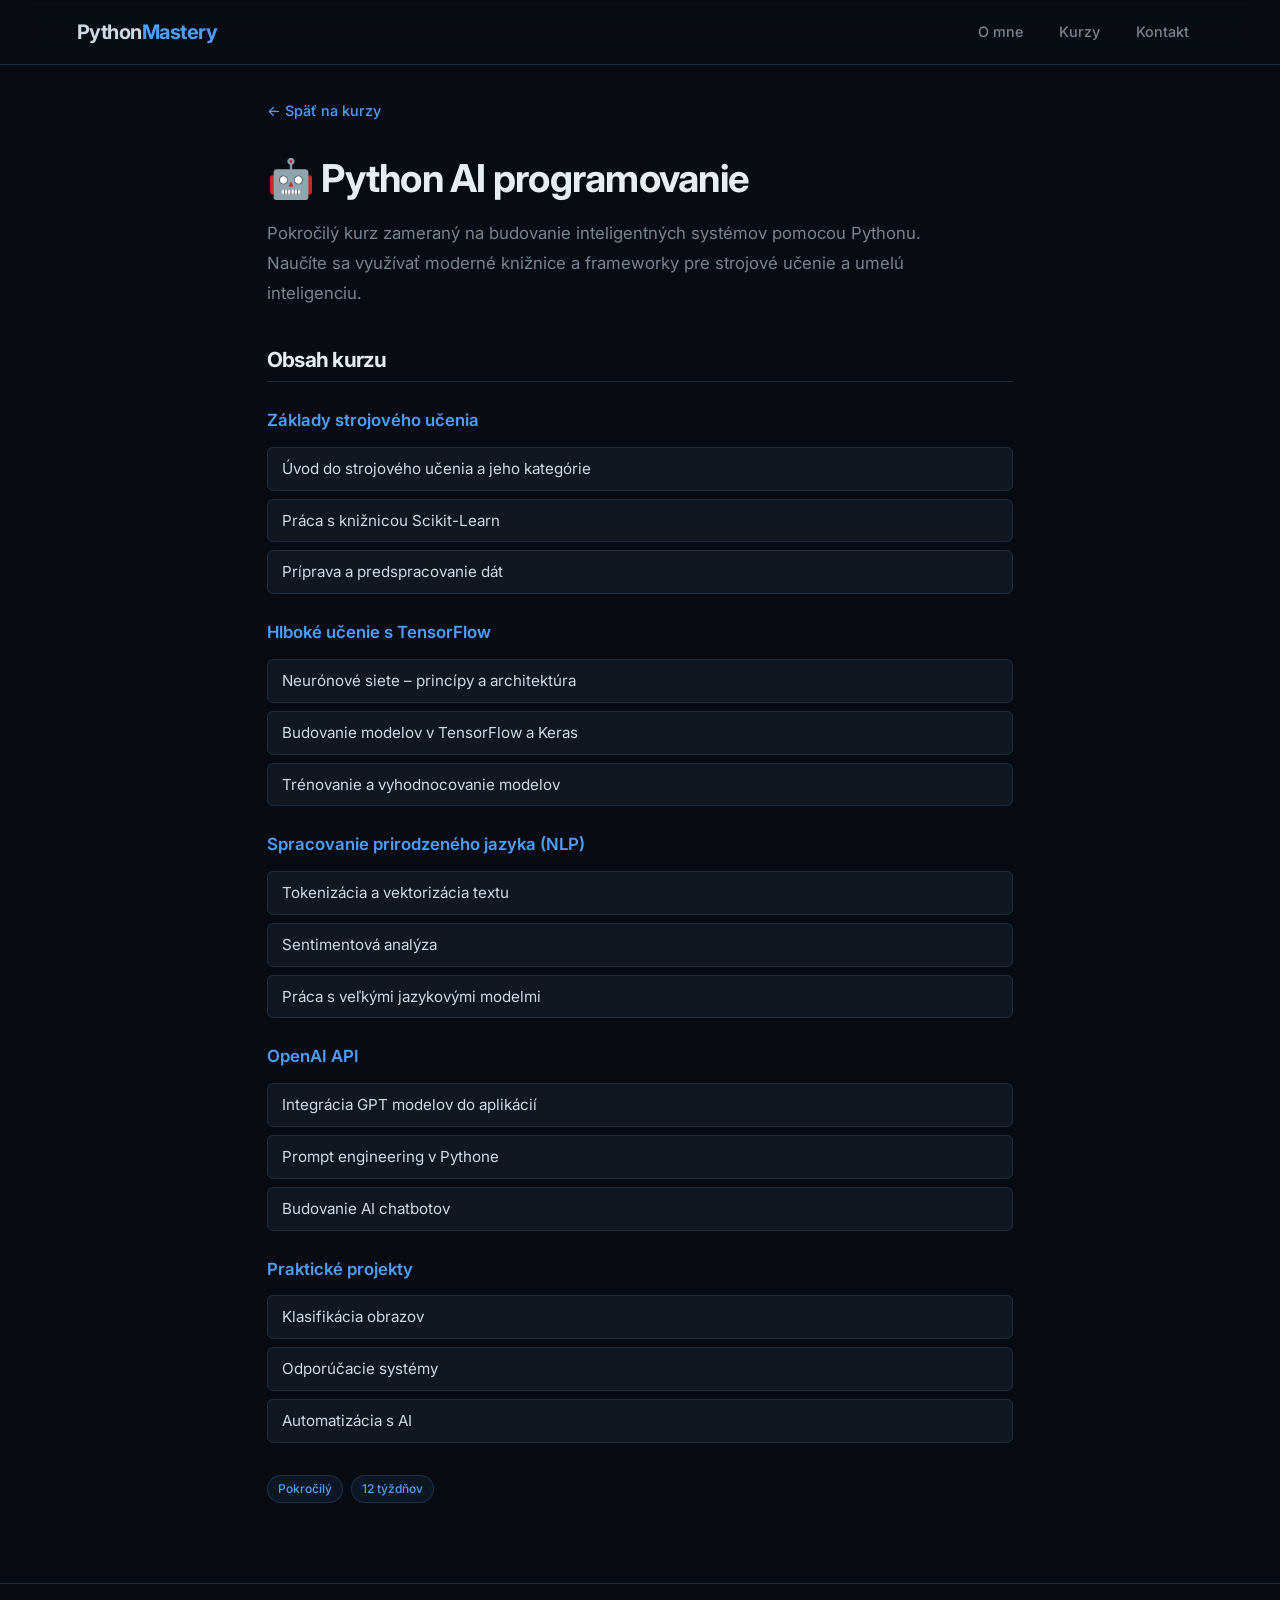
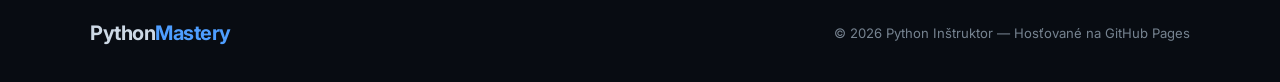
==== python-ai-programovanie.html @ 7abe3366 "Translate website to Slovak, add profile photo, update courses with detail pages Co-authored-by: jan" ====
<!DOCTYPE html>
<html lang="sk">
<head>
    <meta charset="UTF-8">
    <meta name="viewport" content="width=device-width, initial-scale=1.0">
    <title>Python AI programovanie | PythonMastery</title>
    <link rel="preconnect" href="https://fonts.googleapis.com">
    <link rel="preconnect" href="https://fonts.gstatic.com" crossorigin>
    <link href="https://fonts.googleapis.com/css2?family=Inter:wght@300;400;500;600;700&family=Fira+Code:wght@400;500&display=swap" rel="stylesheet">
    <link rel="stylesheet" href="style.css">
</head>
<body>

    <header>
        <nav>
            <div class="logo">Python<span>Mastery</span></div>
            <ul>
                <li><a href="index.html#about">O mne</a></li>
                <li><a href="index.html#courses">Kurzy</a></li>
                <li><a href="index.html#contact">Kontakt</a></li>
            </ul>
        </nav>
    </header>

    <section class="course-detail">
        <div class="section-inner">
            <a href="index.html#courses" class="back-link">&larr; Späť na kurzy</a>
            <h1>&#129302; Python AI programovanie</h1>
            <p class="course-intro">Pokročilý kurz zameraný na budovanie inteligentných systémov pomocou Pythonu. Naučíte sa využívať moderné knižnice a frameworky pre strojové učenie a umelú inteligenciu.</p>

            <div class="syllabus-section">
                <h2>Obsah kurzu</h2>

                <h3>Základy strojového učenia</h3>
                <ul class="syllabus-list">
                    <li>Úvod do strojového učenia a jeho kategórie</li>
                    <li>Práca s knižnicou Scikit-Learn</li>
                    <li>Príprava a predspracovanie dát</li>
                </ul>

                <h3>Hlboké učenie s TensorFlow</h3>
                <ul class="syllabus-list">
                    <li>Neurónové siete – princípy a architektúra</li>
                    <li>Budovanie modelov v TensorFlow a Keras</li>
                    <li>Trénovanie a vyhodnocovanie modelov</li>
                </ul>

                <h3>Spracovanie prirodzeného jazyka (NLP)</h3>
                <ul class="syllabus-list">
                    <li>Tokenizácia a vektorizácia textu</li>
                    <li>Sentimentová analýza</li>
                    <li>Práca s veľkými jazykovými modelmi</li>
                </ul>

                <h3>OpenAI API</h3>
                <ul class="syllabus-list">
                    <li>Integrácia GPT modelov do aplikácií</li>
                    <li>Prompt engineering v Pythone</li>
                    <li>Budovanie AI chatbotov</li>
                </ul>

                <h3>Praktické projekty</h3>
                <ul class="syllabus-list">
                    <li>Klasifikácia obrazov</li>
                    <li>Odporúčacie systémy</li>
                    <li>Automatizácia s AI</li>
                </ul>
            </div>

            <div class="course-meta" style="margin-top: 2rem;">
                <span class="tag">Pokročilý</span>
                <span class="tag">12 týždňov</span>
            </div>
        </div>
    </section>

    <footer>
        <div class="footer-inner">
            <div class="logo">Python<span>Mastery</span></div>
            <p>&copy; 2026 Python Inštruktor &mdash; Hosťované na GitHub Pages</p>
        </div>
    </footer>

</body>
</html>
---- style.css ----
/* =====================================================
   CSS Custom Properties – Dark Theme
   ===================================================== */
:root {
    --bg:          #080c12;
    --surface:     #0d1117;
    --card:        #111720;
    --card-hover:  #161e2b;
    --border:      #1e2d3d;
    --border-glow: #2a4a6e;
    --text:        #cdd9e5;
    --text-muted:  #768390;
    --blue:        #4e9eff;
    --blue-dim:    #1a3a5c;
    --green:       #3fb950;
    --gold:        #e3b341;
    --gradient:    linear-gradient(135deg, #4e9eff 0%, #a371f7 100%);
    --glow:        0 0 40px rgba(78, 158, 255, 0.15);
    --radius:      12px;
    --radius-sm:   6px;
    --transition:  0.25s ease;
    --font-xs:     0.78rem;
    --font-mono:   'Fira Code', 'Cascadia Code', monospace;
}

/* =====================================================
   Reset & Base
   ===================================================== */
*, *::before, *::after { box-sizing: border-box; margin: 0; padding: 0; }

html { scroll-behavior: smooth; }

body {
    font-family: 'Inter', system-ui, -apple-system, sans-serif;
    background-color: var(--bg);
    color: var(--text);
    line-height: 1.7;
    -webkit-font-smoothing: antialiased;
}

/* =====================================================
   Navigation
   ===================================================== */
header {
    position: sticky;
    top: 0;
    z-index: 100;
    padding: 0 6%;
    background: rgba(8, 12, 18, 0.75);
    backdrop-filter: blur(16px);
    -webkit-backdrop-filter: blur(16px);
    border-bottom: 1px solid var(--border);
}

nav {
    display: flex;
    justify-content: space-between;
    align-items: center;
    height: 64px;
}

.logo {
    font-size: 1.25rem;
    font-weight: 700;
    letter-spacing: -0.5px;
    color: var(--text);
}
.logo span { color: var(--blue); }

nav ul { list-style: none; display: flex; gap: 8px; }

nav ul li a {
    display: inline-block;
    padding: 6px 14px;
    color: var(--text-muted);
    text-decoration: none;
    font-size: 0.9rem;
    font-weight: 500;
    border-radius: var(--radius-sm);
    transition: color var(--transition), background var(--transition);
}
nav ul li a:hover {
    color: var(--text);
    background: rgba(78, 158, 255, 0.08);
}

/* =====================================================
   Hero Section
   ===================================================== */
#hero {
    min-height: 92vh;
    display: grid;
    grid-template-columns: 1fr 1fr;
    gap: 3rem;
    align-items: center;
    padding: 5rem 6%;
    position: relative;
    overflow: hidden;
}

/* Radial background glow */
#hero::before {
    content: '';
    position: absolute;
    top: -20%;
    left: -10%;
    width: 60%;
    height: 80%;
    background: radial-gradient(ellipse, rgba(78, 158, 255, 0.08) 0%, transparent 70%);
    pointer-events: none;
}
#hero::after {
    content: '';
    position: absolute;
    bottom: -20%;
    right: -10%;
    width: 50%;
    height: 70%;
    background: radial-gradient(ellipse, rgba(163, 113, 247, 0.07) 0%, transparent 70%);
    pointer-events: none;
}

.hero-content { position: relative; z-index: 1; }

.hero-badge {
    display: inline-block;
    padding: 5px 14px;
    background: rgba(78, 158, 255, 0.1);
    border: 1px solid rgba(78, 158, 255, 0.25);
    border-radius: 999px;
    font-size: 0.8rem;
    font-weight: 500;
    color: var(--blue);
    margin-bottom: 1.5rem;
    letter-spacing: 0.3px;
}

.hero-content h1 {
    font-size: clamp(2.5rem, 5vw, 3.75rem);
    font-weight: 700;
    letter-spacing: -1.5px;
    line-height: 1.1;
    color: #e6edf3;
    margin-bottom: 1.25rem;
}

.gradient-text {
    background: var(--gradient);
    -webkit-background-clip: text;
    -webkit-text-fill-color: transparent;
    background-clip: text;
}

.hero-content p {
    font-size: 1.1rem;
    color: var(--text-muted);
    margin-bottom: 2rem;
    max-width: 480px;
    line-height: 1.8;
}

.hero-cta { display: flex; gap: 12px; flex-wrap: wrap; }

/* =====================================================
   Buttons
   ===================================================== */
.btn {
    display: inline-block;
    padding: 11px 24px;
    border-radius: var(--radius-sm);
    font-size: 0.9rem;
    font-weight: 600;
    text-decoration: none;
    transition: transform var(--transition), box-shadow var(--transition), background var(--transition);
    cursor: pointer;
    border: none;
    font-family: inherit;
}

.btn-primary {
    background: var(--blue);
    color: #080c12;
    box-shadow: 0 0 20px rgba(78, 158, 255, 0.25);
}
.btn-primary:hover {
    background: #6daaff;
    box-shadow: 0 0 28px rgba(78, 158, 255, 0.45);
    transform: translateY(-2px);
}

.btn-ghost {
    background: transparent;
    color: var(--text);
    border: 1px solid var(--border);
}
.btn-ghost:hover {
    border-color: var(--blue);
    color: var(--blue);
    transform: translateY(-2px);
}

/* =====================================================
   Code Window (Hero)
   ===================================================== */
.hero-code { position: relative; z-index: 1; }

.code-window {
    background: #0d1117;
    border: 1px solid var(--border);
    border-radius: var(--radius);
    overflow: hidden;
    box-shadow: var(--glow), 0 32px 64px rgba(0, 0, 0, 0.6);
}

.code-window-bar {
    display: flex;
    align-items: center;
    gap: 7px;
    padding: 12px 16px;
    background: #161b22;
    border-bottom: 1px solid var(--border);
}

.dot {
    width: 12px;
    height: 12px;
    border-radius: 50%;
}
.dot.red    { background: #ff5f57; }
.dot.yellow { background: #ffbd2e; }
.dot.green  { background: #28ca41; }

.code-window-title {
    margin-left: 8px;
    font-size: var(--font-xs);
    color: var(--text-muted);
    font-family: var(--font-mono);
}

.code-window pre {
    padding: 1.5rem;
    font-family: var(--font-mono);
    font-size: 0.88rem;
    line-height: 1.85;
    overflow-x: auto;
    tab-size: 4;
}

/* Syntax highlighting */
.kw  { color: #ff7b72; }
.mod { color: #79c0ff; }
.fn  { color: #d2a8ff; }
.str { color: #a5d6ff; }
.num { color: #f2cc60; }
.op  { color: var(--text-muted); }

/* =====================================================
   Shared Section Styles
   ===================================================== */
section { padding: 5rem 0; }

.section-inner {
    max-width: 1100px;
    margin: 0 auto;
    padding: 0 6%;
}

.section-label {
    display: inline-block;
    font-size: 0.75rem;
    font-weight: 600;
    letter-spacing: 1.5px;
    text-transform: uppercase;
    color: var(--blue);
    margin-bottom: 0.75rem;
}

section h2 {
    font-size: clamp(1.75rem, 3vw, 2.5rem);
    font-weight: 700;
    letter-spacing: -0.75px;
    color: #e6edf3;
    margin-bottom: 2.5rem;
    line-height: 1.2;
}

/* =====================================================
   About Section
   ===================================================== */
#about { background: var(--surface); }

.about-grid {
    display: grid;
    grid-template-columns: auto 1fr;
    gap: 3rem;
    align-items: start;
}

.about-photo {
    width: 220px;
    flex-shrink: 0;
}

.about-photo img {
    width: 100%;
    border-radius: var(--radius);
    border: 2px solid var(--border);
    box-shadow: 0 8px 32px rgba(0, 0, 0, 0.4);
}

.stats-grid-standalone {
    margin-top: 2.5rem;
}

.about-text p {
    color: var(--text-muted);
    margin-bottom: 1.25rem;
    line-height: 1.8;
}

.feature-list {
    list-style: none;
    display: flex;
    flex-direction: column;
    gap: 10px;
    margin-top: 1.5rem;
}
.feature-list li {
    color: var(--text);
    font-size: 0.95rem;
}
.feature-list li span { color: var(--green); font-weight: 700; }

.stats-grid {
    display: grid;
    grid-template-columns: 1fr 1fr;
    gap: 1rem;
}

.stat-card {
    background: var(--card);
    border: 1px solid var(--border);
    border-radius: var(--radius);
    padding: 1.5rem;
    text-align: center;
    transition: border-color var(--transition), transform var(--transition);
}
.stat-card:hover {
    border-color: var(--border-glow);
    transform: translateY(-3px);
}

.stat-number {
    font-size: 2rem;
    font-weight: 700;
    color: var(--blue);
    line-height: 1;
    margin-bottom: 0.4rem;
}
.stat-label {
    font-size: 0.8rem;
    color: var(--text-muted);
    font-weight: 500;
    text-transform: uppercase;
    letter-spacing: 0.5px;
}

/* =====================================================
   Courses Section
   ===================================================== */
#courses { background: var(--bg); }

.course-grid {
    display: grid;
    grid-template-columns: repeat(auto-fit, minmax(240px, 1fr));
    gap: 1.25rem;
}

a.course-card {
    text-decoration: none;
    color: inherit;
    display: block;
}

.course-card {
    position: relative;
    background: var(--card);
    border: 1px solid var(--border);
    border-radius: var(--radius);
    padding: 1.75rem;
    transition: border-color var(--transition), background var(--transition), transform var(--transition), box-shadow var(--transition);
}
.course-card:hover {
    background: var(--card-hover);
    border-color: var(--border-glow);
    transform: translateY(-6px);
    box-shadow: 0 16px 40px rgba(0, 0, 0, 0.4), var(--glow);
}

.course-card.featured {
    border-color: rgba(78, 158, 255, 0.35);
    background: linear-gradient(145deg, #111720, #0f1d2e);
}
.course-card.featured:hover {
    border-color: var(--blue);
    box-shadow: 0 16px 40px rgba(0, 0, 0, 0.4), 0 0 30px rgba(78, 158, 255, 0.2);
}

.featured-badge {
    position: absolute;
    top: -1px;
    right: 20px;
    background: var(--gradient);
    color: #080c12;
    font-size: 0.7rem;
    font-weight: 700;
    letter-spacing: 0.5px;
    text-transform: uppercase;
    padding: 3px 12px;
    border-radius: 0 0 8px 8px;
}

.course-icon {
    font-size: 2rem;
    margin-bottom: 1rem;
    display: block;
}

.course-card h3 {
    font-size: 1.1rem;
    font-weight: 700;
    color: #e6edf3;
    margin-bottom: 0.6rem;
    letter-spacing: -0.25px;
}

.course-card p {
    font-size: 0.9rem;
    color: var(--text-muted);
    line-height: 1.7;
    margin-bottom: 1.25rem;
}

.course-meta {
    display: flex;
    gap: 8px;
    flex-wrap: wrap;
}

.tag {
    padding: 3px 10px;
    background: rgba(78, 158, 255, 0.08);
    border: 1px solid rgba(78, 158, 255, 0.18);
    border-radius: 999px;
    font-size: 0.75rem;
    font-weight: 500;
    color: var(--blue);
}

/* =====================================================
   Contact Section
   ===================================================== */
#contact { background: var(--surface); }

.contact-inner { text-align: center; }

.contact-sub {
    color: var(--text-muted);
    font-size: 1rem;
    max-width: 500px;
    margin: -1.5rem auto 2.5rem;
    line-height: 1.8;
}

.contact-form {
    max-width: 600px;
    margin: 0 auto;
    display: flex;
    flex-direction: column;
    gap: 1rem;
    text-align: left;
}

.form-row {
    display: grid;
    grid-template-columns: 1fr 1fr;
    gap: 1rem;
}

.contact-form input,
.contact-form textarea {
    width: 100%;
    background: var(--card);
    border: 1px solid var(--border);
    border-radius: var(--radius-sm);
    padding: 12px 16px;
    color: var(--text);
    font-family: inherit;
    font-size: 0.9rem;
    transition: border-color var(--transition), box-shadow var(--transition);
    resize: vertical;
}
.contact-form input::placeholder,
.contact-form textarea::placeholder {
    color: var(--text-muted);
}
.contact-form input:focus,
.contact-form textarea:focus {
    outline: none;
    border-color: var(--blue);
    box-shadow: 0 0 0 3px rgba(78, 158, 255, 0.12);
}

.contact-form .btn-primary { align-self: flex-start; }

/* =====================================================
   Footer
   ===================================================== */
footer {
    border-top: 1px solid var(--border);
    padding: 2rem 6%;
    background: var(--bg);
}

.footer-inner {
    max-width: 1100px;
    margin: 0 auto;
    display: flex;
    justify-content: space-between;
    align-items: center;
    flex-wrap: wrap;
    gap: 0.5rem;
}

footer p {
    font-size: 0.82rem;
    color: var(--text-muted);
}

/* =====================================================
   Course Detail Page
   ===================================================== */
.course-detail {
    padding: 2rem 0 5rem;
}

.course-detail .section-inner {
    max-width: 900px;
}

.course-detail .back-link {
    display: inline-flex;
    align-items: center;
    gap: 6px;
    color: var(--blue);
    text-decoration: none;
    font-size: 0.9rem;
    font-weight: 500;
    margin-bottom: 2rem;
    transition: color var(--transition);
}
.course-detail .back-link:hover { color: #6daaff; }

.course-detail h1 {
    font-size: clamp(1.75rem, 3vw, 2.5rem);
    font-weight: 700;
    letter-spacing: -0.75px;
    color: #e6edf3;
    margin-bottom: 1rem;
    line-height: 1.2;
}

.course-detail .course-intro {
    color: var(--text-muted);
    font-size: 1.05rem;
    line-height: 1.8;
    margin-bottom: 2.5rem;
    max-width: 700px;
}

.syllabus-section {
    margin-bottom: 2rem;
}

.syllabus-section h2 {
    font-size: 1.3rem;
    font-weight: 700;
    color: #e6edf3;
    margin-bottom: 1rem;
    padding-bottom: 0.5rem;
    border-bottom: 1px solid var(--border);
}

.syllabus-section h3 {
    font-size: 1.05rem;
    font-weight: 600;
    color: var(--blue);
    margin-top: 1.5rem;
    margin-bottom: 0.75rem;
}

.syllabus-list {
    list-style: none;
    display: flex;
    flex-direction: column;
    gap: 8px;
    padding-left: 0;
}

.syllabus-list li {
    color: var(--text);
    font-size: 0.95rem;
    padding: 8px 14px;
    background: var(--card);
    border: 1px solid var(--border);
    border-radius: var(--radius-sm);
    transition: border-color var(--transition), background var(--transition);
}
.syllabus-list li:hover {
    border-color: var(--border-glow);
    background: var(--card-hover);
}

/* =====================================================
   Responsive Design
   ===================================================== */
@media (max-width: 900px) {
    #hero {
        grid-template-columns: 1fr;
        text-align: center;
        padding-top: 4rem;
    }
    .hero-cta { justify-content: center; }
    .hero-content p { margin-left: auto; margin-right: auto; }
    .hero-code { display: none; }
    .about-grid { grid-template-columns: 1fr; }
    .about-photo { width: 180px; margin: 0 auto 1.5rem; }
    .stats-grid { grid-template-columns: repeat(4, 1fr); }
}

@media (max-width: 600px) {
    header { padding: 0 4%; }
    .section-inner { padding: 0 4%; }
    #hero { padding: 3rem 4%; }
    nav ul { gap: 2px; }
    nav ul li a { padding: 6px 10px; font-size: 0.82rem; }
    .form-row { grid-template-columns: 1fr; }
    .stats-grid { grid-template-columns: 1fr 1fr; }
    .footer-inner { flex-direction: column; text-align: center; }
}
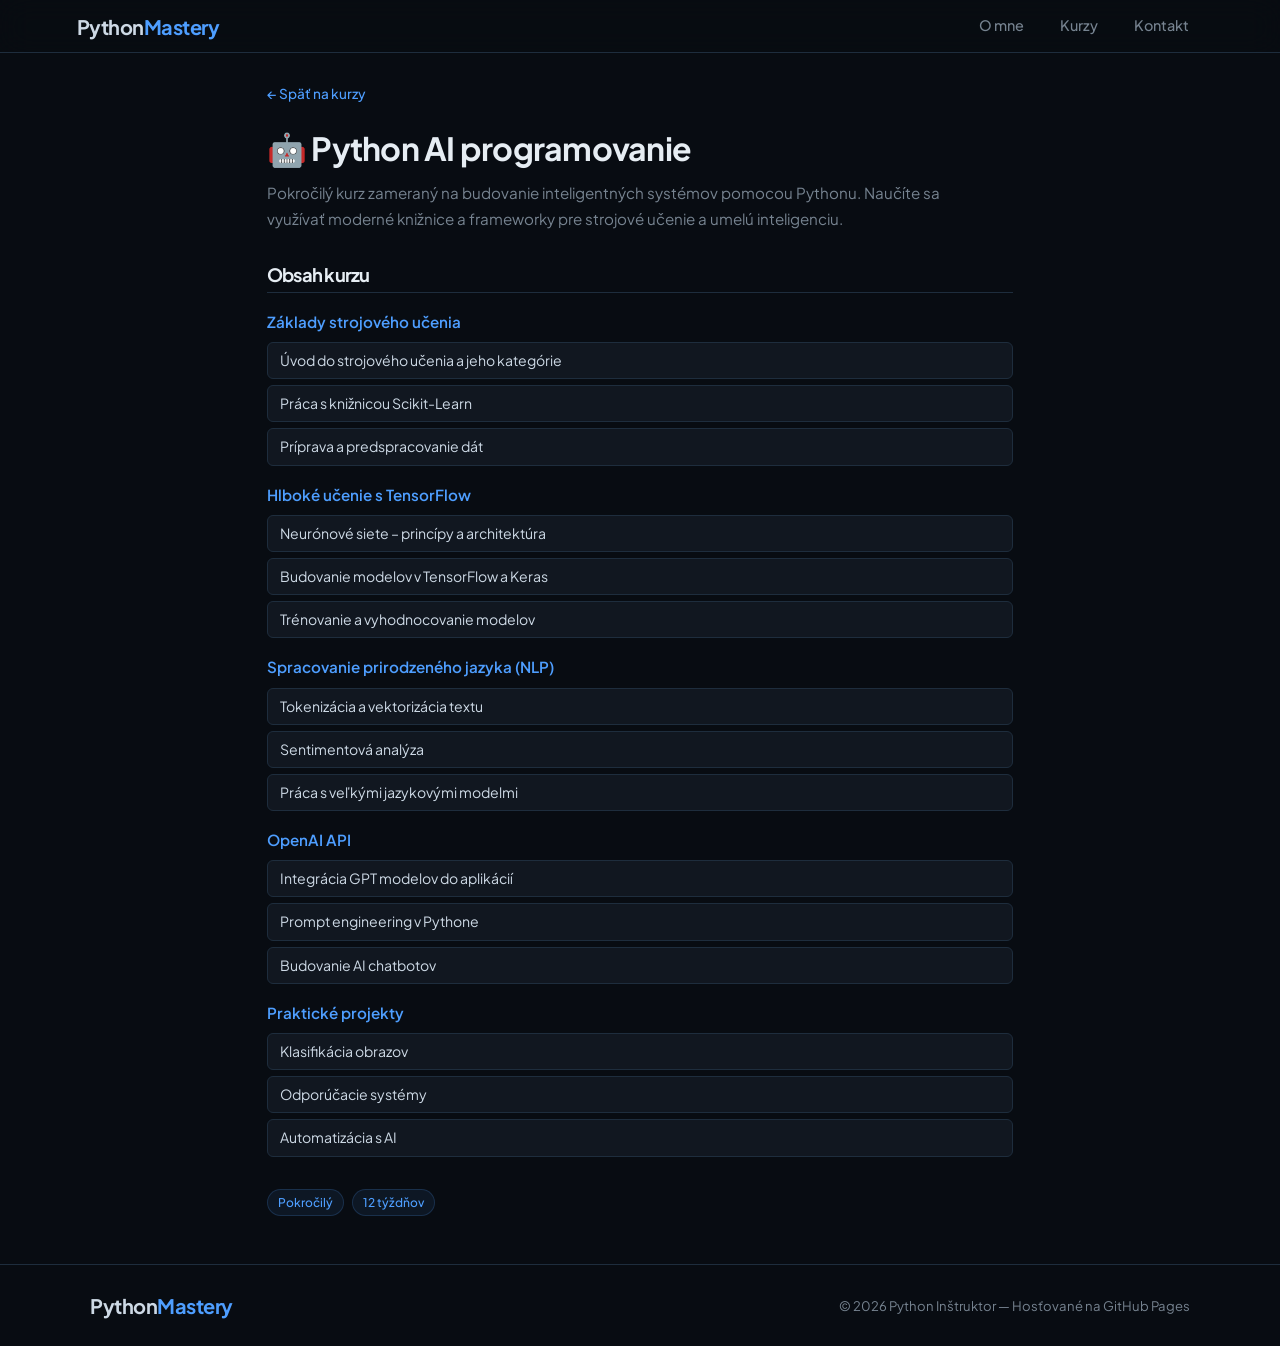
==== commit fcc1e988: "Update font and contact details across multiple pages for improved design and accessibility" ====
--- a/python-ai-programovanie.html
+++ b/python-ai-programovanie.html
@@ -6,7 +6,7 @@
     <title>Python AI programovanie | PythonMastery</title>
     <link rel="preconnect" href="https://fonts.googleapis.com">
     <link rel="preconnect" href="https://fonts.gstatic.com" crossorigin>
-    <link href="https://fonts.googleapis.com/css2?family=Inter:wght@300;400;500;600;700&family=Fira+Code:wght@400;500&display=swap" rel="stylesheet">
+    <link href="https://fonts.googleapis.com/css2?family=Plus+Jakarta+Sans:wght@300;400;500;600;700&family=Fira+Code:wght@400;500&display=swap" rel="stylesheet">
     <link rel="stylesheet" href="style.css">
 </head>
 <body>
--- a/style.css
+++ b/style.css
@@ -31,10 +31,11 @@
 html { scroll-behavior: smooth; }
 
 body {
-    font-family: 'Inter', system-ui, -apple-system, sans-serif;
+    font-family: 'Plus Jakarta Sans', system-ui, -apple-system, sans-serif;
+    font-size: 18px;
     background-color: var(--bg);
     color: var(--text);
-    line-height: 1.7;
+    line-height: 1.65;
     -webkit-font-smoothing: antialiased;
 }
 
@@ -56,7 +57,7 @@
     display: flex;
     justify-content: space-between;
     align-items: center;
-    height: 64px;
+    height: 52px;
 }
 
 .logo {
@@ -88,12 +89,11 @@
    Hero Section
    ===================================================== */
 #hero {
-    min-height: 92vh;
-    display: grid;
-    grid-template-columns: 1fr 1fr;
-    gap: 3rem;
+    display: flex;
+    justify-content: center;
     align-items: center;
-    padding: 5rem 6%;
+    gap: 2rem;
+    padding: 3rem 6%;
     position: relative;
     overflow: hidden;
 }
@@ -120,30 +120,197 @@
     pointer-events: none;
 }
 
-.hero-content { position: relative; z-index: 1; }
-
-.hero-badge {
-    display: inline-block;
-    padding: 5px 14px;
-    background: rgba(78, 158, 255, 0.1);
-    border: 1px solid rgba(78, 158, 255, 0.25);
-    border-radius: 999px;
-    font-size: 0.8rem;
-    font-weight: 500;
-    color: var(--blue);
-    margin-bottom: 1.5rem;
-    letter-spacing: 0.3px;
-}
-
-.hero-content h1 {
-    font-size: clamp(2.5rem, 5vw, 3.75rem);
+.hero-content { 
+    position: relative; 
+    z-index: 1;
+}
+
+.hero-greeting {
+    font-size: clamp(2.5rem, 5vw, 3.5rem);
     font-weight: 700;
     letter-spacing: -1.5px;
     line-height: 1.1;
     color: #e6edf3;
+    margin-bottom: 0.5rem;
+}
+
+.hero-tagline {
+    font-size: 1.25rem;
+    font-weight: 600;
+    color: var(--text-muted);
+    margin-bottom: 0.25rem;
+}
+
+.hero-subtitle {
+    font-size: 1.1rem;
+    color: var(--text-muted);
     margin-bottom: 1.25rem;
 }
 
+.hero-info {
+    font-size: 0.9rem;
+    color: var(--text-muted);
+    margin-bottom: 0.35rem;
+}
+
+.info-label {
+    color: var(--text-muted);
+}
+
+.info-link {
+    color: var(--blue);
+    text-decoration: none;
+    transition: color var(--transition);
+}
+.info-link:hover {
+    color: #6daaff;
+    text-decoration: underline;
+}
+
+.hero-contact {
+    display: inline-block;
+    margin-top: 1rem;
+    color: var(--blue);
+    font-weight: 500;
+    text-decoration: none;
+    transition: color var(--transition);
+}
+.hero-contact:hover {
+    color: #6daaff;
+}
+
+.hero-photo {
+    position: relative;
+    z-index: 1;
+    flex-shrink: 0;
+}
+
+.hero-photo img {
+    width: 160px;
+    height: 160px;
+    border-radius: 50%;
+    border: 2px solid var(--border);
+    box-shadow: 0 4px 24px rgba(0, 0, 0, 0.3);
+    object-fit: cover;
+}
+
+/* =====================================================
+   Stats Bar Section
+   ===================================================== */
+#stats-bar {
+    padding: 1.5rem 6%;
+    background: var(--bg);
+    border-top: 1px solid var(--border);
+    border-bottom: 1px solid var(--border);
+}
+
+.stats-bar-inner {
+    max-width: 1100px;
+    margin: 0 auto;
+    display: flex;
+    align-items: center;
+    justify-content: center;
+    gap: 1.5rem;
+    flex-wrap: wrap;
+}
+
+.stats-indicator {
+    display: none;
+}
+
+.stats-dot {
+    width: 8px;
+    height: 8px;
+    background: var(--green);
+    border-radius: 50%;
+    animation: pulse 2s infinite;
+}
+
+@keyframes pulse {
+    0%, 100% { opacity: 1; }
+    50% { opacity: 0.5; }
+}
+
+.stats-label {
+    font-size: 0.85rem;
+    color: var(--text-muted);
+}
+
+.stats-badges {
+    display: flex;
+    gap: 2rem;
+    flex-wrap: wrap;
+}
+
+.stats-badge {
+    padding: 6px 14px;
+    background: transparent;
+    border: none;
+    font-size: 0.95rem;
+    font-weight: 500;
+    color: var(--text-muted);
+}
+
+/* =====================================================
+   Quick Actions Section
+   ===================================================== */
+#quick-actions {
+    padding: 1.5rem 6%;
+    background: var(--bg);
+}
+
+.quick-actions-inner {
+    max-width: 1100px;
+    margin: 0 auto;
+    display: flex;
+    justify-content: center;
+    gap: 0.75rem;
+    flex-wrap: wrap;
+}
+
+.action-btn {
+    display: inline-block;
+    padding: 8px 18px;
+    border-radius: 999px;
+    font-size: 0.85rem;
+    font-weight: 500;
+    text-decoration: none;
+    transition: all var(--transition);
+}
+
+.action-btn-outline {
+    background: transparent;
+    border: 1px solid var(--border);
+    color: var(--text);
+}
+.action-btn-outline:hover {
+    border-color: var(--blue);
+    color: var(--blue);
+}
+
+.action-btn-filled {
+    background: var(--card);
+    border: 1px solid var(--border);
+    color: var(--text);
+}
+.action-btn-filled:hover {
+    background: var(--card-hover);
+    border-color: var(--border-glow);
+}
+
+.action-btn-accent {
+    background: rgba(78, 158, 255, 0.1);
+    border: 1px solid rgba(78, 158, 255, 0.25);
+    color: var(--blue);
+}
+.action-btn-accent:hover {
+    background: rgba(78, 158, 255, 0.15);
+    border-color: var(--blue);
+}
+
+/* =====================================================
+   Buttons
+   ===================================================== */
 .gradient-text {
     background: var(--gradient);
     -webkit-background-clip: text;
@@ -151,24 +318,11 @@
     background-clip: text;
 }
 
-.hero-content p {
-    font-size: 1.1rem;
-    color: var(--text-muted);
-    margin-bottom: 2rem;
-    max-width: 480px;
-    line-height: 1.8;
-}
-
-.hero-cta { display: flex; gap: 12px; flex-wrap: wrap; }
-
-/* =====================================================
-   Buttons
-   ===================================================== */
 .btn {
     display: inline-block;
-    padding: 11px 24px;
+    padding: 9px 20px;
     border-radius: var(--radius-sm);
-    font-size: 0.9rem;
+    font-size: 0.85rem;
     font-weight: 600;
     text-decoration: none;
     transition: transform var(--transition), box-shadow var(--transition), background var(--transition);
@@ -216,7 +370,7 @@
     display: flex;
     align-items: center;
     gap: 7px;
-    padding: 12px 16px;
+    padding: 10px 14px;
     background: #161b22;
     border-bottom: 1px solid var(--border);
 }
@@ -238,10 +392,10 @@
 }
 
 .code-window pre {
-    padding: 1.5rem;
+    padding: 1.25rem;
     font-family: var(--font-mono);
-    font-size: 0.88rem;
-    line-height: 1.85;
+    font-size: 0.82rem;
+    line-height: 1.75;
     overflow-x: auto;
     tab-size: 4;
 }
@@ -257,7 +411,7 @@
 /* =====================================================
    Shared Section Styles
    ===================================================== */
-section { padding: 5rem 0; }
+section { padding: 3rem 0; }
 
 .section-inner {
     max-width: 1100px;
@@ -267,20 +421,20 @@
 
 .section-label {
     display: inline-block;
-    font-size: 0.75rem;
+    font-size: 0.7rem;
     font-weight: 600;
     letter-spacing: 1.5px;
     text-transform: uppercase;
     color: var(--blue);
-    margin-bottom: 0.75rem;
+    margin-bottom: 0.5rem;
 }
 
 section h2 {
-    font-size: clamp(1.75rem, 3vw, 2.5rem);
+    font-size: clamp(1.5rem, 2.5vw, 2rem);
     font-weight: 700;
     letter-spacing: -0.75px;
     color: #e6edf3;
-    margin-bottom: 2.5rem;
+    margin-bottom: 1.5rem;
     line-height: 1.2;
 }
 
@@ -289,80 +443,82 @@
    ===================================================== */
 #about { background: var(--surface); }
 
-.about-grid {
-    display: grid;
-    grid-template-columns: auto 1fr;
-    gap: 3rem;
-    align-items: start;
-}
-
-.about-photo {
-    width: 220px;
-    flex-shrink: 0;
-}
-
-.about-photo img {
-    width: 100%;
-    border-radius: var(--radius);
-    border: 2px solid var(--border);
-    box-shadow: 0 8px 32px rgba(0, 0, 0, 0.4);
-}
-
-.stats-grid-standalone {
-    margin-top: 2.5rem;
-}
-
-.about-text p {
-    color: var(--text-muted);
-    margin-bottom: 1.25rem;
-    line-height: 1.8;
-}
-
-.feature-list {
-    list-style: none;
-    display: flex;
-    flex-direction: column;
-    gap: 10px;
-    margin-top: 1.5rem;
-}
-.feature-list li {
-    color: var(--text);
-    font-size: 0.95rem;
-}
-.feature-list li span { color: var(--green); font-weight: 700; }
-
-.stats-grid {
-    display: grid;
-    grid-template-columns: 1fr 1fr;
-    gap: 1rem;
-}
-
-.stat-card {
-    background: var(--card);
+.about-content {
+    max-width: 700px;
+}
+
+.about-content p {
+    color: var(--text-muted);
+    margin-bottom: 0.75rem;
+    line-height: 1.7;
+}
+
+/* Featured Card */
+.featured-card {
+    display: flex;
+    gap: 1.5rem;
+    background: transparent;
     border: 1px solid var(--border);
     border-radius: var(--radius);
-    padding: 1.5rem;
-    text-align: center;
-    transition: border-color var(--transition), transform var(--transition);
-}
-.stat-card:hover {
+    padding: 2rem;
+    margin-top: 2rem;
+    transition: border-color var(--transition), box-shadow var(--transition);
+}
+.featured-card:hover {
     border-color: var(--border-glow);
-    transform: translateY(-3px);
-}
-
-.stat-number {
-    font-size: 2rem;
+    box-shadow: 0 8px 32px rgba(0, 0, 0, 0.3);
+}
+
+.featured-card-icon {
+    font-size: 3rem;
+    background: transparent;
+    border-radius: var(--radius);
+    width: 64px;
+    height: 64px;
+    display: flex;
+    align-items: center;
+    justify-content: center;
+    flex-shrink: 0;
+}
+
+.featured-card-content {
+    flex: 1;
+}
+
+.featured-card-label {
+    display: inline-block;
+    font-size: 0.7rem;
+    font-weight: 600;
+    letter-spacing: 1px;
+    text-transform: uppercase;
+    color: var(--blue);
+    margin-bottom: 0.35rem;
+}
+
+.featured-card-title {
+    font-size: 1.15rem;
     font-weight: 700;
-    color: var(--blue);
-    line-height: 1;
-    margin-bottom: 0.4rem;
-}
-.stat-label {
-    font-size: 0.8rem;
-    color: var(--text-muted);
+    color: #e6edf3;
+    margin-bottom: 0.5rem;
+}
+
+.featured-card-desc {
+    font-size: 0.88rem;
+    color: var(--text-muted);
+    line-height: 1.6;
+    margin-bottom: 0.75rem;
+}
+
+.featured-card-link {
+    display: inline-block;
+    color: var(--blue);
+    font-size: 0.9rem;
     font-weight: 500;
-    text-transform: uppercase;
-    letter-spacing: 0.5px;
+    text-decoration: none;
+    transition: color var(--transition);
+}
+.featured-card-link:hover {
+    color: #6daaff;
 }
 
 /* =====================================================
@@ -387,7 +543,7 @@
     background: var(--card);
     border: 1px solid var(--border);
     border-radius: var(--radius);
-    padding: 1.75rem;
+    padding: 1.25rem;
     transition: border-color var(--transition), background var(--transition), transform var(--transition), box-shadow var(--transition);
 }
 .course-card:hover {
@@ -398,8 +554,8 @@
 }
 
 .course-card.featured {
-    border-color: rgba(78, 158, 255, 0.35);
-    background: linear-gradient(145deg, #111720, #0f1d2e);
+    border-color: rgba(78, 158, 255, 0.25);
+    background: var(--card);
 }
 .course-card.featured:hover {
     border-color: var(--blue);
@@ -421,24 +577,24 @@
 }
 
 .course-icon {
-    font-size: 2rem;
-    margin-bottom: 1rem;
+    font-size: 1.5rem;
+    margin-bottom: 0.75rem;
     display: block;
 }
 
 .course-card h3 {
-    font-size: 1.1rem;
+    font-size: 1rem;
     font-weight: 700;
     color: #e6edf3;
-    margin-bottom: 0.6rem;
+    margin-bottom: 0.4rem;
     letter-spacing: -0.25px;
 }
 
 .course-card p {
-    font-size: 0.9rem;
-    color: var(--text-muted);
-    line-height: 1.7;
-    margin-bottom: 1.25rem;
+    font-size: 0.85rem;
+    color: var(--text-muted);
+    line-height: 1.6;
+    margin-bottom: 1rem;
 }
 
 .course-meta {
@@ -466,59 +622,45 @@
 
 .contact-sub {
     color: var(--text-muted);
+    font-size: 0.95rem;
+    max-width: 500px;
+    margin: -1rem auto 1.5rem;
+    line-height: 1.7;
+}
+
+.contact-details {
+    display: inline-flex;
+    flex-direction: column;
+    gap: 0.75rem;
+    margin-top: 0.5rem;
+    text-align: left;
+}
+
+.contact-item {
     font-size: 1rem;
-    max-width: 500px;
-    margin: -1.5rem auto 2.5rem;
-    line-height: 1.8;
-}
-
-.contact-form {
-    max-width: 600px;
-    margin: 0 auto;
-    display: flex;
-    flex-direction: column;
-    gap: 1rem;
-    text-align: left;
-}
-
-.form-row {
-    display: grid;
-    grid-template-columns: 1fr 1fr;
-    gap: 1rem;
-}
-
-.contact-form input,
-.contact-form textarea {
-    width: 100%;
-    background: var(--card);
-    border: 1px solid var(--border);
-    border-radius: var(--radius-sm);
-    padding: 12px 16px;
-    color: var(--text);
-    font-family: inherit;
-    font-size: 0.9rem;
-    transition: border-color var(--transition), box-shadow var(--transition);
-    resize: vertical;
-}
-.contact-form input::placeholder,
-.contact-form textarea::placeholder {
-    color: var(--text-muted);
-}
-.contact-form input:focus,
-.contact-form textarea:focus {
-    outline: none;
-    border-color: var(--blue);
-    box-shadow: 0 0 0 3px rgba(78, 158, 255, 0.12);
-}
-
-.contact-form .btn-primary { align-self: flex-start; }
+    color: var(--text-muted);
+    display: flex;
+    align-items: center;
+    gap: 0.6rem;
+}
+
+.contact-item a {
+    color: var(--blue);
+    text-decoration: none;
+    transition: color var(--transition);
+}
+
+.contact-item a:hover {
+    color: #6daaff;
+    text-decoration: underline;
+}
 
 /* =====================================================
    Footer
    ===================================================== */
 footer {
     border-top: 1px solid var(--border);
-    padding: 2rem 6%;
+    padding: 1.5rem 6%;
     background: var(--bg);
 }
 
@@ -541,7 +683,7 @@
    Course Detail Page
    ===================================================== */
 .course-detail {
-    padding: 2rem 0 5rem;
+    padding: 1.5rem 0 3rem;
 }
 
 .course-detail .section-inner {
@@ -554,63 +696,63 @@
     gap: 6px;
     color: var(--blue);
     text-decoration: none;
-    font-size: 0.9rem;
+    font-size: 0.85rem;
     font-weight: 500;
-    margin-bottom: 2rem;
+    margin-bottom: 1.5rem;
     transition: color var(--transition);
 }
 .course-detail .back-link:hover { color: #6daaff; }
 
 .course-detail h1 {
-    font-size: clamp(1.75rem, 3vw, 2.5rem);
+    font-size: clamp(1.5rem, 2.5vw, 2rem);
     font-weight: 700;
     letter-spacing: -0.75px;
     color: #e6edf3;
-    margin-bottom: 1rem;
+    margin-bottom: 0.75rem;
     line-height: 1.2;
 }
 
 .course-detail .course-intro {
     color: var(--text-muted);
-    font-size: 1.05rem;
-    line-height: 1.8;
-    margin-bottom: 2.5rem;
+    font-size: 0.95rem;
+    line-height: 1.7;
+    margin-bottom: 2rem;
     max-width: 700px;
 }
 
 .syllabus-section {
-    margin-bottom: 2rem;
+    margin-bottom: 1.5rem;
 }
 
 .syllabus-section h2 {
-    font-size: 1.3rem;
+    font-size: 1.15rem;
     font-weight: 700;
     color: #e6edf3;
-    margin-bottom: 1rem;
-    padding-bottom: 0.5rem;
+    margin-bottom: 0.75rem;
+    padding-bottom: 0.4rem;
     border-bottom: 1px solid var(--border);
 }
 
 .syllabus-section h3 {
-    font-size: 1.05rem;
+    font-size: 0.95rem;
     font-weight: 600;
     color: var(--blue);
-    margin-top: 1.5rem;
-    margin-bottom: 0.75rem;
+    margin-top: 1rem;
+    margin-bottom: 0.5rem;
 }
 
 .syllabus-list {
     list-style: none;
     display: flex;
     flex-direction: column;
-    gap: 8px;
+    gap: 6px;
     padding-left: 0;
 }
 
 .syllabus-list li {
     color: var(--text);
-    font-size: 0.95rem;
-    padding: 8px 14px;
+    font-size: 0.88rem;
+    padding: 6px 12px;
     background: var(--card);
     border: 1px solid var(--border);
     border-radius: var(--radius-sm);
@@ -626,26 +768,31 @@
    ===================================================== */
 @media (max-width: 900px) {
     #hero {
-        grid-template-columns: 1fr;
+        flex-direction: column-reverse;
         text-align: center;
-        padding-top: 4rem;
+        padding-top: 2.5rem;
     }
-    .hero-cta { justify-content: center; }
-    .hero-content p { margin-left: auto; margin-right: auto; }
-    .hero-code { display: none; }
-    .about-grid { grid-template-columns: 1fr; }
-    .about-photo { width: 180px; margin: 0 auto 1.5rem; }
-    .stats-grid { grid-template-columns: repeat(4, 1fr); }
+    .hero-photo img {
+        width: 120px;
+        height: 120px;
+    }
+    .hero-contact { display: block; }
+    .stats-bar-inner { flex-direction: column; gap: 0.75rem; }
+    .featured-card { flex-direction: column; text-align: center; }
+    .featured-card-icon { margin: 0 auto; }
 }
 
 @media (max-width: 600px) {
     header { padding: 0 4%; }
     .section-inner { padding: 0 4%; }
-    #hero { padding: 3rem 4%; }
+    #hero { padding: 2rem 4%; }
+    #stats-bar { padding: 1rem 4%; }
+    #quick-actions { padding: 1rem 4%; }
     nav ul { gap: 2px; }
-    nav ul li a { padding: 6px 10px; font-size: 0.82rem; }
+    nav ul li a { padding: 6px 10px; font-size: 0.8rem; }
     .form-row { grid-template-columns: 1fr; }
-    .stats-grid { grid-template-columns: 1fr 1fr; }
     .footer-inner { flex-direction: column; text-align: center; }
-}
-
+    .quick-actions-inner { gap: 0.5rem; }
+    .action-btn { padding: 6px 14px; font-size: 0.8rem; }
+}
+
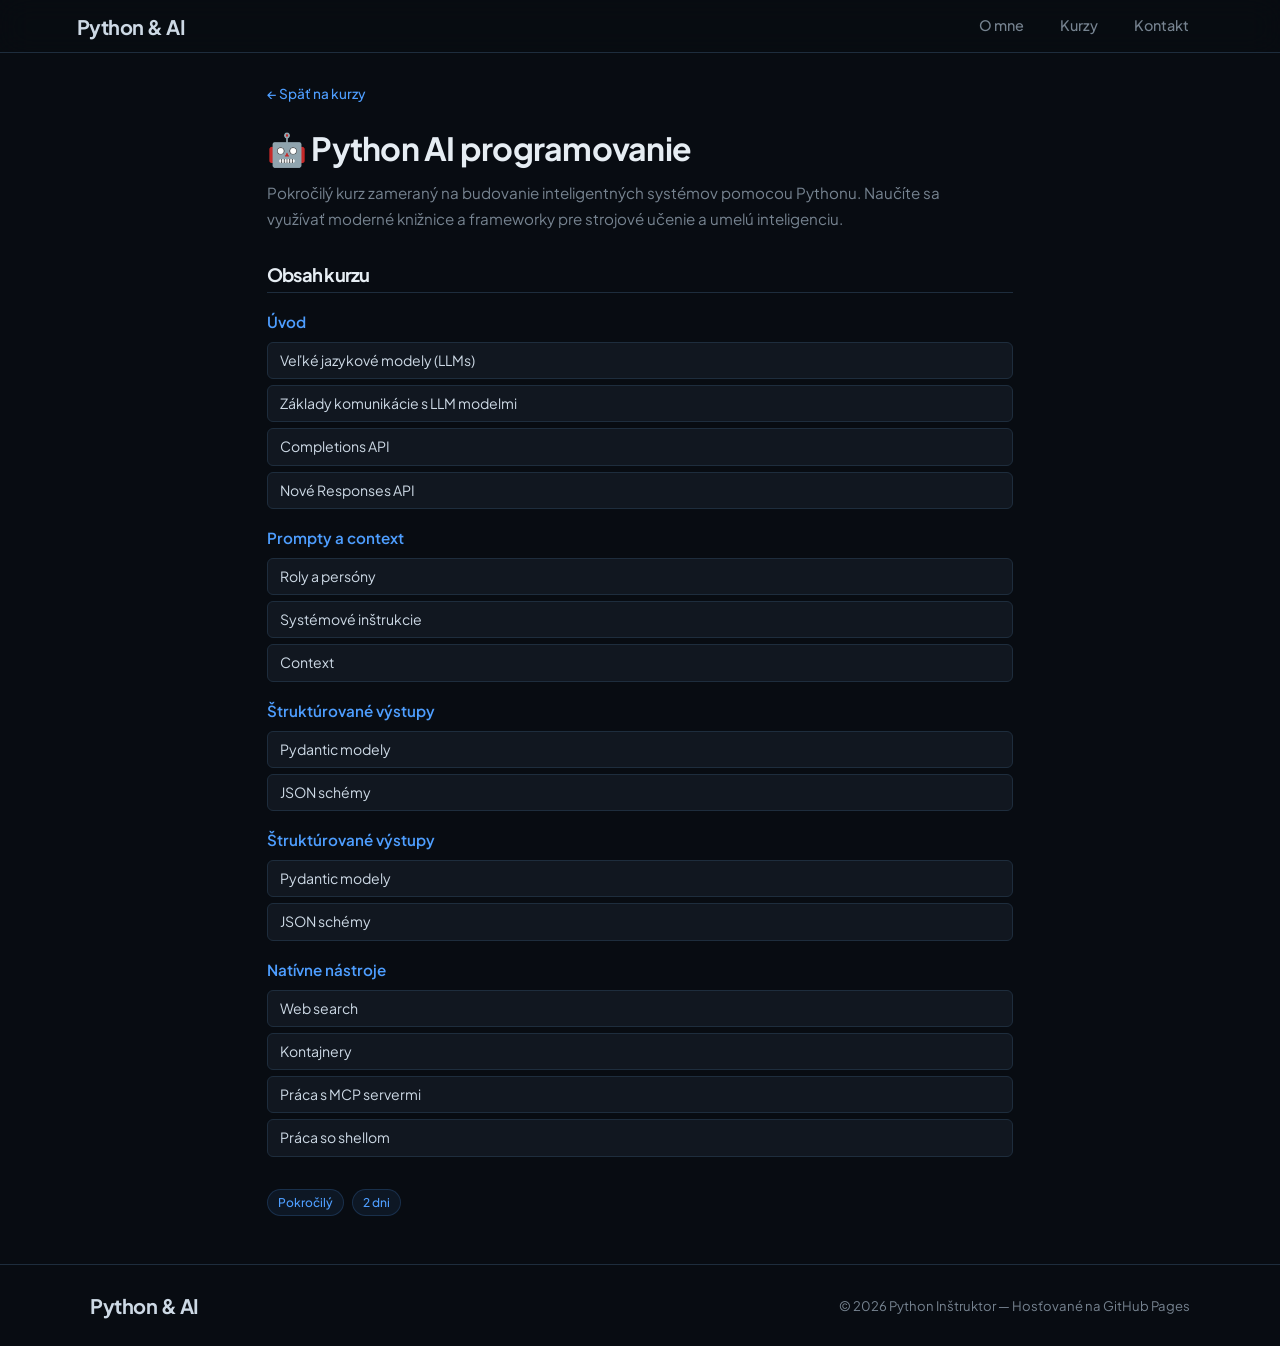
==== commit e5ee13f3: "Update python-ai-programovanie.html" ====
--- a/python-ai-programovanie.html
+++ b/python-ai-programovanie.html
@@ -3,7 +3,7 @@
 <head>
     <meta charset="UTF-8">
     <meta name="viewport" content="width=device-width, initial-scale=1.0">
-    <title>Python AI programovanie | PythonMastery</title>
+    <title>Python AI programovanie</title>
     <link rel="preconnect" href="https://fonts.googleapis.com">
     <link rel="preconnect" href="https://fonts.gstatic.com" crossorigin>
     <link href="https://fonts.googleapis.com/css2?family=Plus+Jakarta+Sans:wght@300;400;500;600;700&family=Fira+Code:wght@400;500&display=swap" rel="stylesheet">
@@ -13,7 +13,7 @@
 
     <header>
         <nav>
-            <div class="logo">Python<span>Mastery</span></div>
+            <div class="logo">Python & AI</div>
             <ul>
                 <li><a href="index.html#about">O mne</a></li>
                 <li><a href="index.html#courses">Kurzy</a></li>
@@ -26,57 +26,60 @@
         <div class="section-inner">
             <a href="index.html#courses" class="back-link">&larr; Späť na kurzy</a>
             <h1>&#129302; Python AI programovanie</h1>
-            <p class="course-intro">Pokročilý kurz zameraný na budovanie inteligentných systémov pomocou Pythonu. Naučíte sa využívať moderné knižnice a frameworky pre strojové učenie a umelú inteligenciu.</p>
+            <p class="course-intro">Pokročilý kurz zameraný na budovanie inteligentných systémov 
+                pomocou Pythonu. Naučíte sa využívať moderné knižnice a frameworky pre strojové učenie 
+                a umelú inteligenciu.</p>
 
             <div class="syllabus-section">
                 <h2>Obsah kurzu</h2>
-
-                <h3>Základy strojového učenia</h3>
+                
+                <h3>Úvod</h3>
                 <ul class="syllabus-list">
-                    <li>Úvod do strojového učenia a jeho kategórie</li>
-                    <li>Práca s knižnicou Scikit-Learn</li>
-                    <li>Príprava a predspracovanie dát</li>
+                    <li>Veľké jazykové modely (LLMs)</li>
+                    <li>Základy komunikácie s LLM modelmi</li>
+                    <li>Completions API</li>
+                    <li>Nové Responses API</li>
+                </ul>
+                
+                <h3>Prompty a context</h3>
+                <ul class="syllabus-list">
+                    <li>Roly a persóny</li>
+                    <li>Systémové inštrukcie</li>
+                    <li>Context</li>
                 </ul>
 
-                <h3>Hlboké učenie s TensorFlow</h3>
+                <h3>Štruktúrované výstupy</h3>
                 <ul class="syllabus-list">
-                    <li>Neurónové siete – princípy a architektúra</li>
-                    <li>Budovanie modelov v TensorFlow a Keras</li>
-                    <li>Trénovanie a vyhodnocovanie modelov</li>
+                    <li>Pydantic modely</li>
+                    <li>JSON schémy</li>
                 </ul>
 
-                <h3>Spracovanie prirodzeného jazyka (NLP)</h3>
+                <h3>Štruktúrované výstupy</h3>
                 <ul class="syllabus-list">
-                    <li>Tokenizácia a vektorizácia textu</li>
-                    <li>Sentimentová analýza</li>
-                    <li>Práca s veľkými jazykovými modelmi</li>
+                    <li>Pydantic modely</li>
+                    <li>JSON schémy</li>
                 </ul>
 
-                <h3>OpenAI API</h3>
+                <h3>Natívne nástroje</h3>
                 <ul class="syllabus-list">
-                    <li>Integrácia GPT modelov do aplikácií</li>
-                    <li>Prompt engineering v Pythone</li>
-                    <li>Budovanie AI chatbotov</li>
+                    <li>Web search</li>
+                    <li>Kontajnery</li>
+                    <li>Práca s MCP servermi</li>
+                    <li>Práca so shellom</li>
                 </ul>
 
-                <h3>Praktické projekty</h3>
-                <ul class="syllabus-list">
-                    <li>Klasifikácia obrazov</li>
-                    <li>Odporúčacie systémy</li>
-                    <li>Automatizácia s AI</li>
-                </ul>
             </div>
 
             <div class="course-meta" style="margin-top: 2rem;">
                 <span class="tag">Pokročilý</span>
-                <span class="tag">12 týždňov</span>
+                <span class="tag">2 dni</span>
             </div>
         </div>
     </section>
 
     <footer>
         <div class="footer-inner">
-            <div class="logo">Python<span>Mastery</span></div>
+            <div class="logo">Python & AI</div>
             <p>&copy; 2026 Python Inštruktor &mdash; Hosťované na GitHub Pages</p>
         </div>
     </footer>
--- a/style.css
+++ b/style.css
@@ -98,6 +98,37 @@
     overflow: hidden;
 }
 
+/* Python code watermark */
+.hero-code-bg,
+.hero-code-bg-right {
+    position: absolute;
+    top: 0;
+    bottom: 0;
+    font-family: var(--font-mono);
+    font-size: 0.8rem;
+    line-height: 1.9;
+    color: var(--blue);
+    opacity: 0.3;
+    white-space: pre;
+    pointer-events: none;
+    user-select: none;
+    padding: 2rem 3%;
+    overflow: hidden;
+    mask-image: linear-gradient(to bottom, transparent 0%, rgba(0,0,0,0.6) 20%, rgba(0,0,0,0.6) 70%, transparent 100%);
+    -webkit-mask-image: linear-gradient(to bottom, transparent 0%, rgba(0,0,0,0.6) 20%, rgba(0,0,0,0.6) 70%, transparent 100%);
+}
+
+.hero-code-bg {
+    left: 0;
+    width: 45%;
+}
+
+.hero-code-bg-right {
+    right: 0;
+    width: 45%;
+    padding-left: 15%;
+}
+
 /* Radial background glow */
 #hero::before {
     content: '';
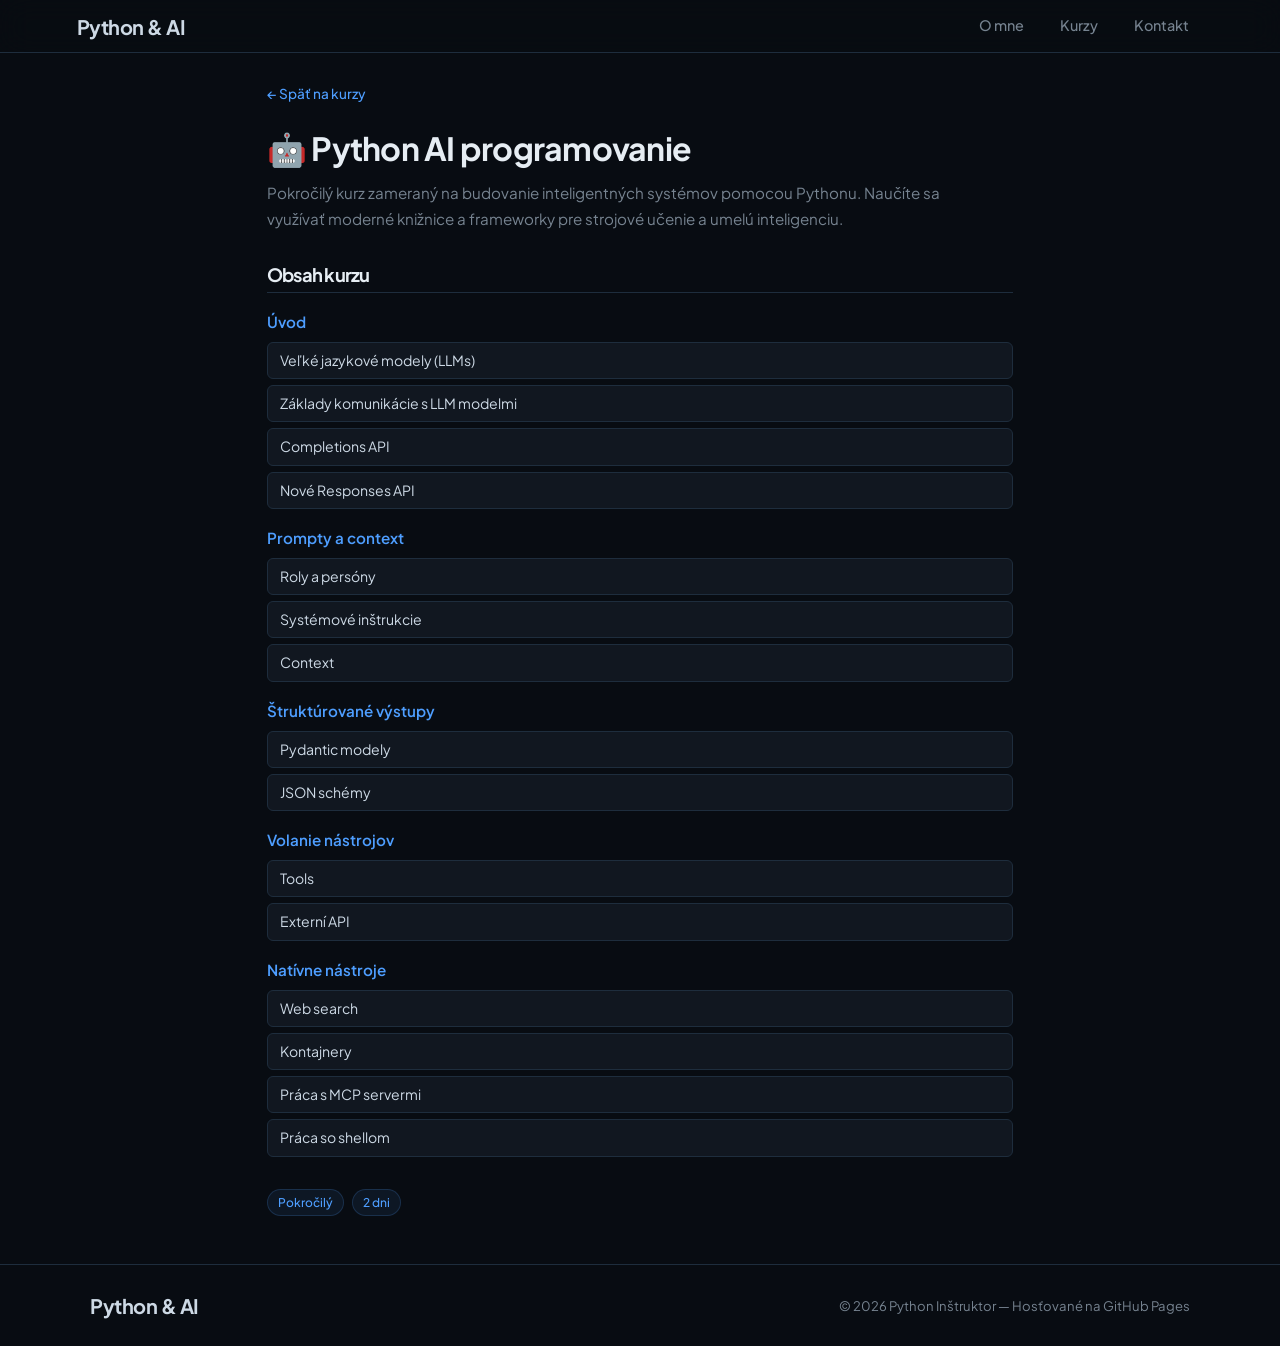
==== commit 2604395f: "Update python-ai-programovanie.html" ====
--- a/python-ai-programovanie.html
+++ b/python-ai-programovanie.html
@@ -54,10 +54,10 @@
                     <li>JSON schémy</li>
                 </ul>
 
-                <h3>Štruktúrované výstupy</h3>
+                <h3>Volanie nástrojov</h3>
                 <ul class="syllabus-list">
-                    <li>Pydantic modely</li>
-                    <li>JSON schémy</li>
+                    <li>Tools</li>
+                    <li>Externí API</li>
                 </ul>
 
                 <h3>Natívne nástroje</h3>
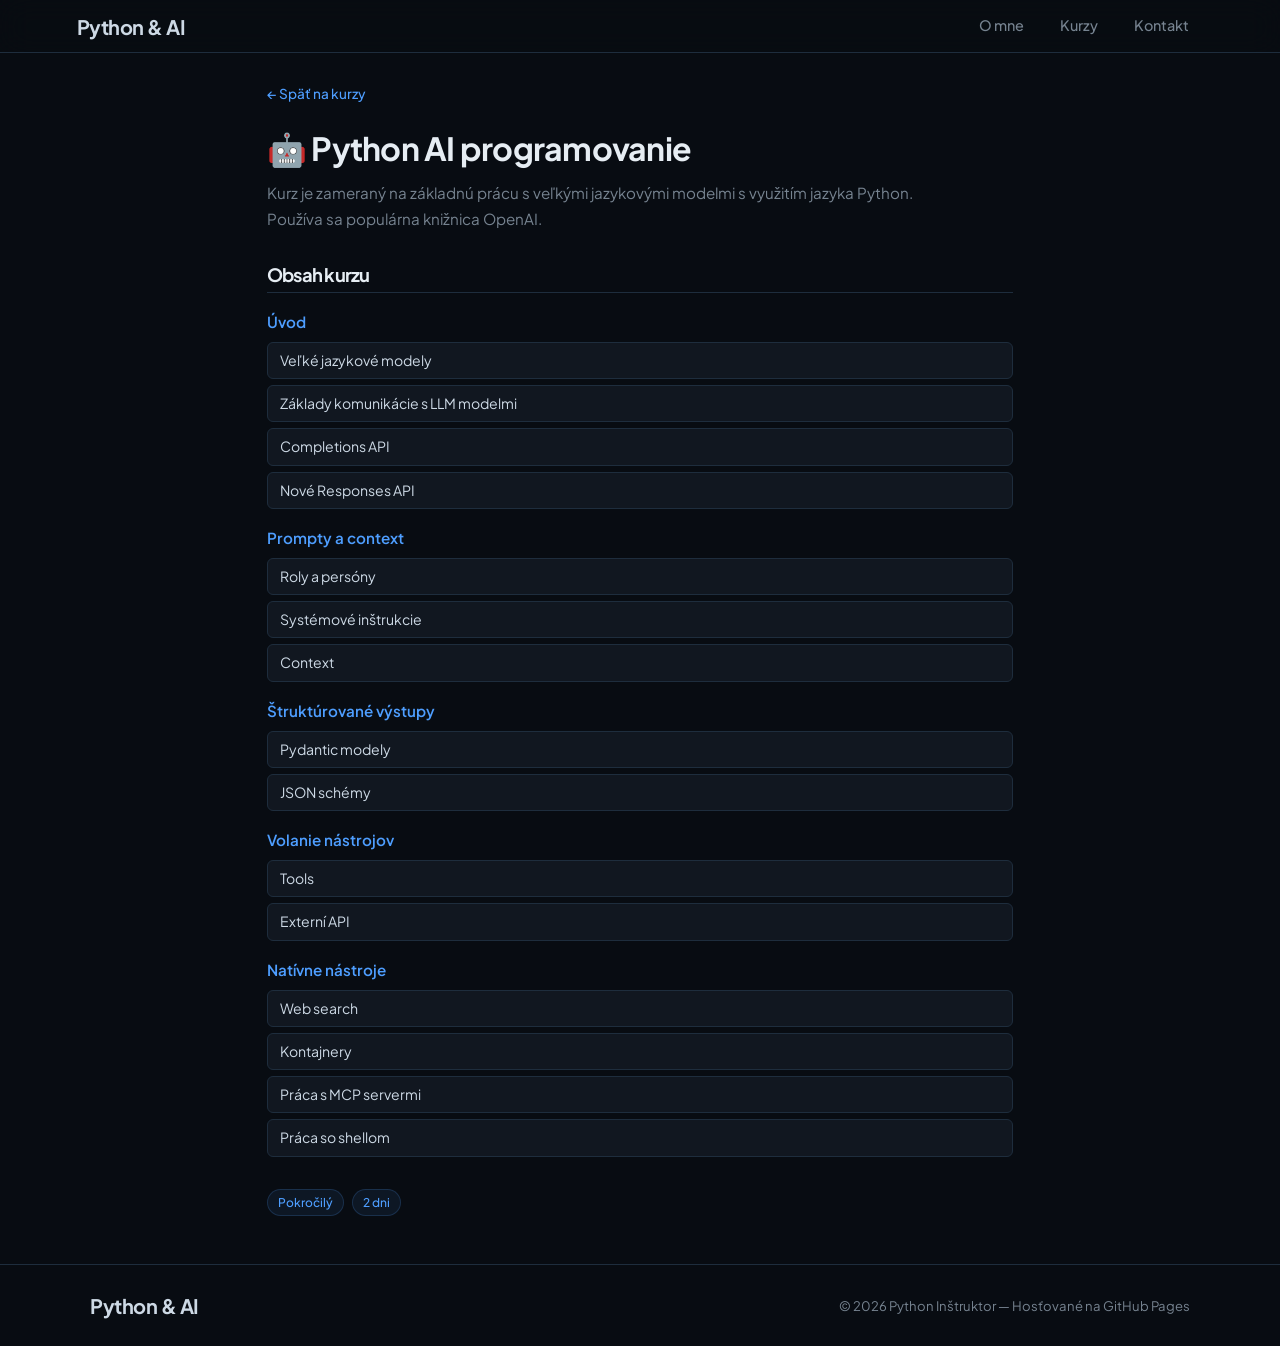
==== commit b2a04900: "Update course description and syllabus items" ====
--- a/python-ai-programovanie.html
+++ b/python-ai-programovanie.html
@@ -26,16 +26,16 @@
         <div class="section-inner">
             <a href="index.html#courses" class="back-link">&larr; Späť na kurzy</a>
             <h1>&#129302; Python AI programovanie</h1>
-            <p class="course-intro">Pokročilý kurz zameraný na budovanie inteligentných systémov 
-                pomocou Pythonu. Naučíte sa využívať moderné knižnice a frameworky pre strojové učenie 
-                a umelú inteligenciu.</p>
+            <p class="course-intro">Kurz je zameraný na základnú prácu s veľkými jazykovými 
+            modelmi s využitím jazyka Python. Používa sa populárna knižnica OpenAI. 
+            </p>
 
             <div class="syllabus-section">
                 <h2>Obsah kurzu</h2>
                 
                 <h3>Úvod</h3>
                 <ul class="syllabus-list">
-                    <li>Veľké jazykové modely (LLMs)</li>
+                    <li>Veľké jazykové modely</li>
                     <li>Základy komunikácie s LLM modelmi</li>
                     <li>Completions API</li>
                     <li>Nové Responses API</li>
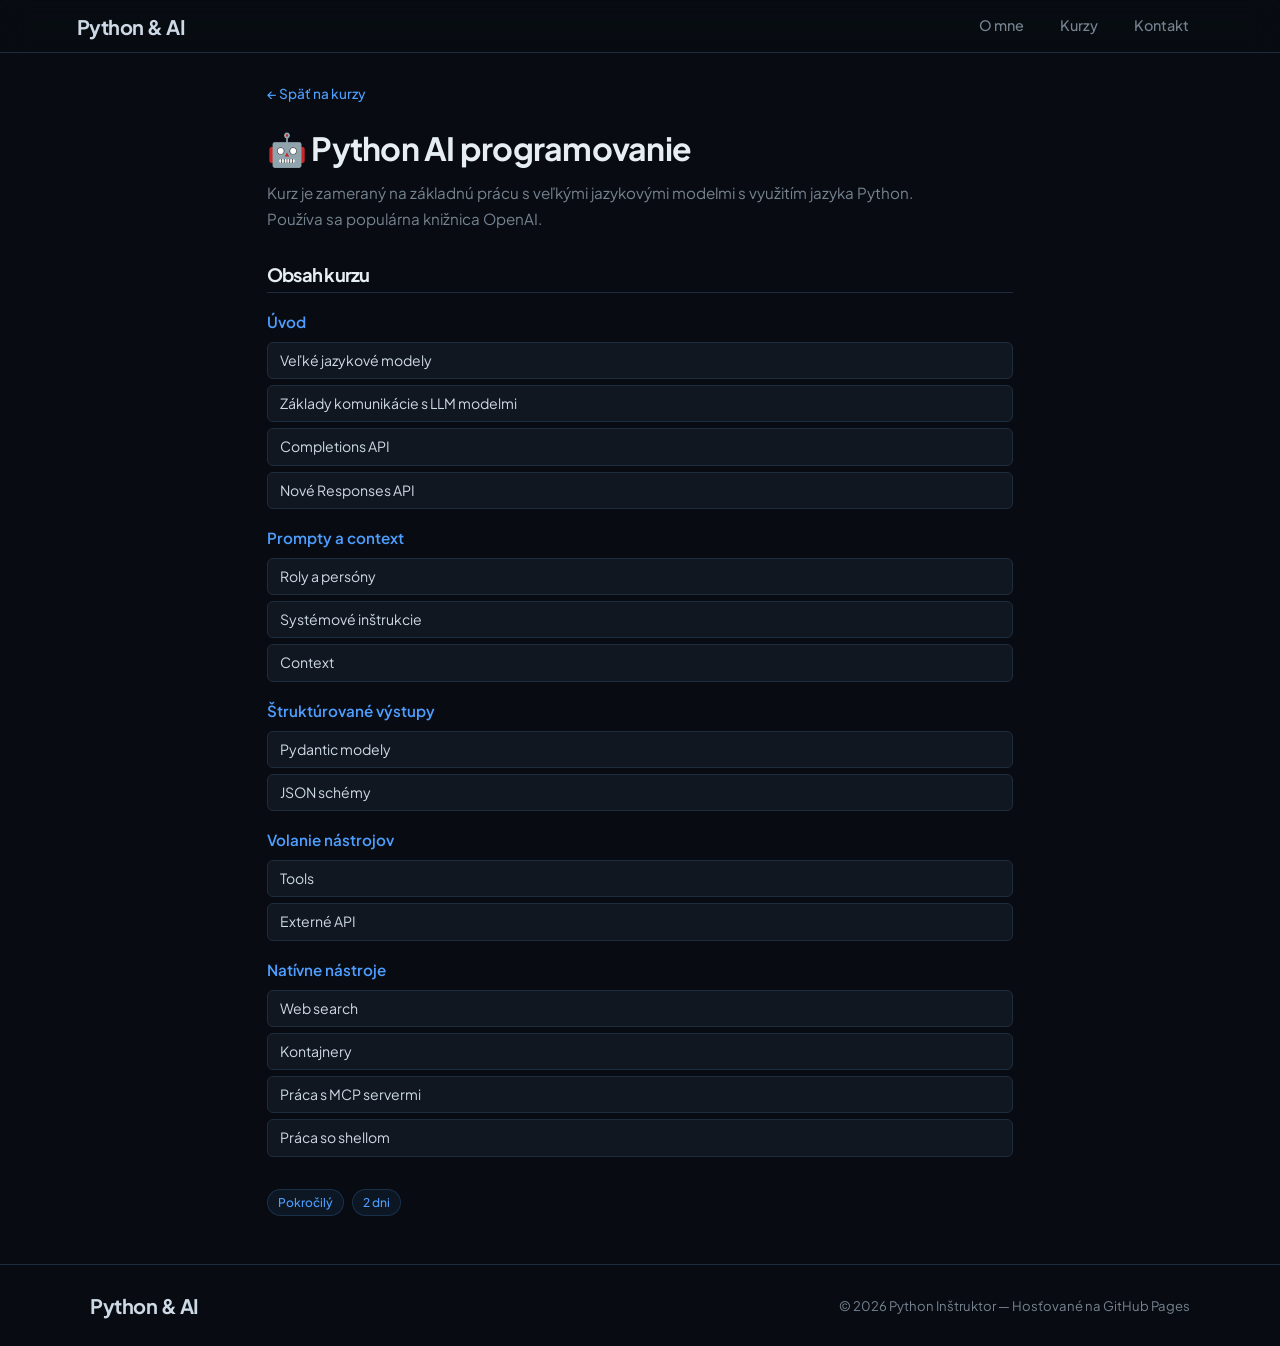
==== commit 3cd16ed2: "Fix typo in 'Externí API' to 'Externé API'" ====
--- a/python-ai-programovanie.html
+++ b/python-ai-programovanie.html
@@ -57,7 +57,7 @@
                 <h3>Volanie nástrojov</h3>
                 <ul class="syllabus-list">
                     <li>Tools</li>
-                    <li>Externí API</li>
+                    <li>Externé API</li>
                 </ul>
 
                 <h3>Natívne nástroje</h3>
